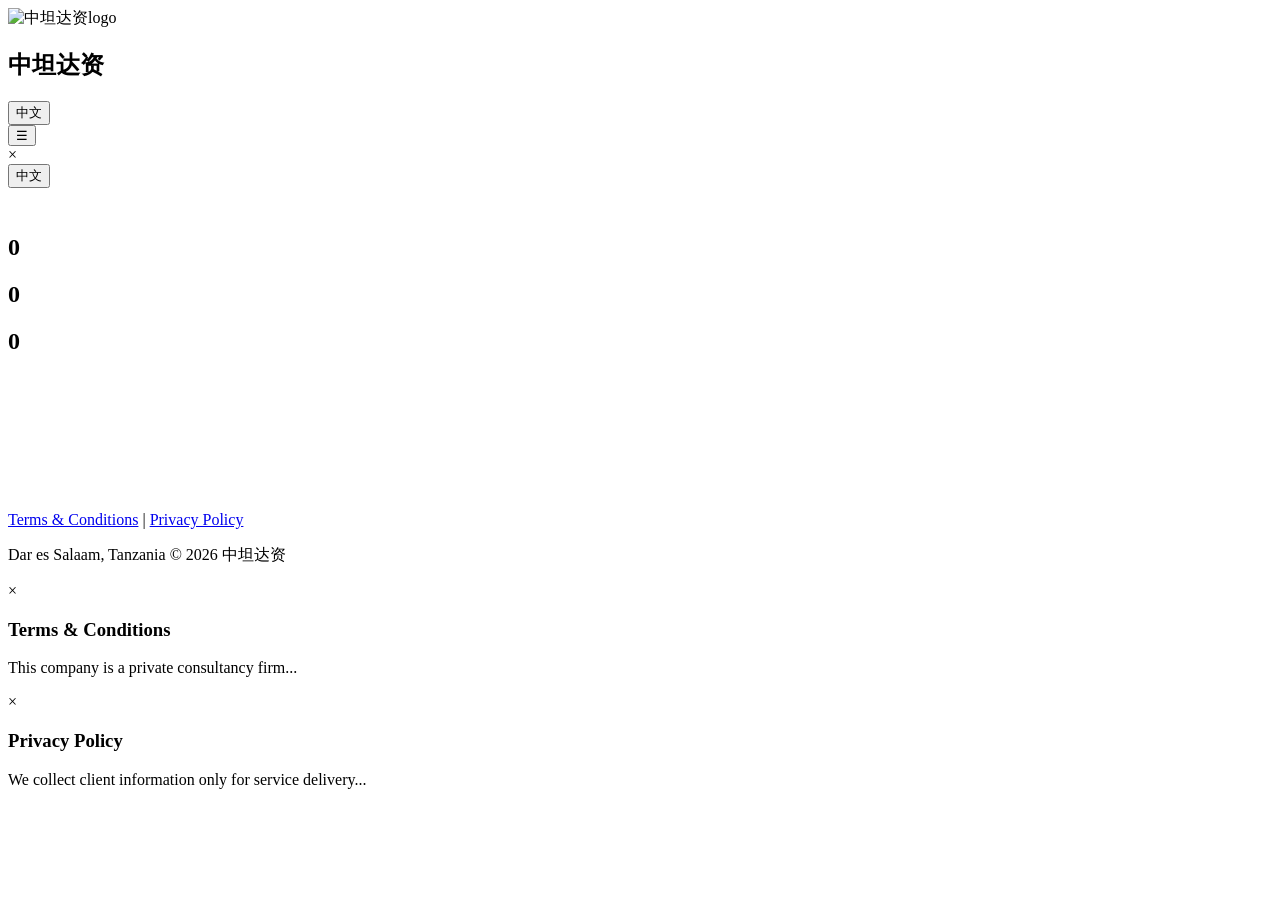
==== index.html @ c7bf6bc4 "Update index.html with new content and styles" ====
<!DOCTYPE html>
<html lang="en">
<head>
  <meta charset="UTF-8">
  <meta name="viewport" content="width=device-width, initial-scale=1.0">
  <title>中坦达资 | HOME</title>
  <link rel="stylesheet" href="style.css">
  <link rel="icon" href="images/favicon.ico" type="image/x-icon">
  
  <style>
    /* Custom styles for the two-button arrangement on index */
    .button-container {
        display: flex;
        justify-content: center;
        gap: 40px;
        padding: 60px 0;
        background: var(--navy);
    }
    .btn-large {
        min-width: 200px;
        font-size: 1.2rem !important;
        font-weight: bold;
        text-transform: uppercase;
    }
  </style>
</head>

<body>

<header class="header">
  <div class="container flex">
    <div class="logo">
        <img src="images/logo.png" alt="中坦达资logo">
        <h2 data-en="Zhongtan Dazi" data-zh="中坦达资">中坦达资</h2>
    </div>

    <nav>
      <a href="index.html" data-en="Home" data-zh="首页"></a>
      <a href="services.html" data-en="Services" data-zh="服务"></a>
      <a href="tanzania.html" data-en="Tanzania" data-zh="坦桑尼亚"></a>
      <a href="contact.html" data-en="Contact Us" data-zh="联系我们"></a>
      <button id="langToggle">中文</button>
    </nav>

     <button id="hamburger">☰</button>
  </div>

  <div id="mobileMenu" class="mobile-menu">
    <div class="mobile-content">
      <span class="close-menu" onclick="closeMenu()">×</span>
      <nav class="mobile-nav">
        <a href="index.html" data-en="Home" data-zh="首页" onclick="closeMenu()"></a>
        <a href="services.html" data-en="Services" data-zh="服务" onclick="closeMenu()"></a>
        <a href="tanzania.html" data-en="Tanzania" data-zh="坦桑尼亚" onclick="closeMenu()"></a>
        <a href="contact.html" data-en="Contact Us" data-zh="联系我们" onclick="closeMenu()"></a>
      </nav>
      <button id="langToggleMobile">中文</button>
    </div>
  </div>  
</header>

<section id="home" class="hero">
  <div class="overlay">
    <h1 style="font-size: 3.5rem; margin-bottom: 20px;" 
        data-en="Professional Consultancy for Chinese Citizens in Tanzania"
        data-zh="为在坦桑尼亚的中国公民提供专业咨询服务"></h1>

    <p style="font-size: 1.5rem;"
       data-en="Legal, tax, and business solutions built for serious investors."
       data-zh="为严肃投资者提供法律、税务和商业解决方案。"></p>
  </div>
</section>

<section id="stats" class="section dark">
  <div class="container grid">
    <div class="stat">
      <h2 class="counter" data-target="169">0</h2>
      <p data-en="Clients Assisted" data-zh="服务客户"></p>
    </div>

    <div class="stat">
      <h2 class="counter" data-target="87">0</h2>
      <p data-en="Companies Registered" data-zh="注册公司"></p>
    </div>

    <div class="stat">
      <h2 class="counter" data-target="2">0</h2>
      <p data-en="Years Experience" data-zh="经验年数"></p>
    </div>
  </div>
</section>

<section class="button-container">
    <a href="services.html" class="btn btn-large" 
       data-en="Our Services" 
       data-zh="我们的服务"></a>
       
    <a href="contact.html" class="btn btn-large" 
       data-en="Send Message" 
       data-zh="发送信息"></a>
</section>

<footer class="footer">
  <p>
    <a href="#" onclick="openTerms()" data-en="Terms & Conditions" data-zh="条款和条件">Terms & Conditions</a> |
    <a href="#" onclick="openPrivacy()" data-en="Privacy Policy" data-zh="隐私政策">Privacy Policy</a>
  </p>
   <p>Dar es Salaam, Tanzania  ©️ 2026 中坦达资</p>
</footer>

<div id="termsPopup" class="popup">
  <div class="popup-content">
    <span class="close" onclick="closeTerms()">×</span>
    <h3>Terms & Conditions</h3>
    <p>This company is a private consultancy firm...</p>
  </div>
</div>

<div id="privacyPopup" class="popup">
  <div class="popup-content">
    <span class="close" onclick="closePrivacy()">×</span>
    <h3>Privacy Policy</h3>
    <p>We collect client information only for service delivery...</p>
  </div>
</div>

<script src="script.js"></script>
</body>
</html>
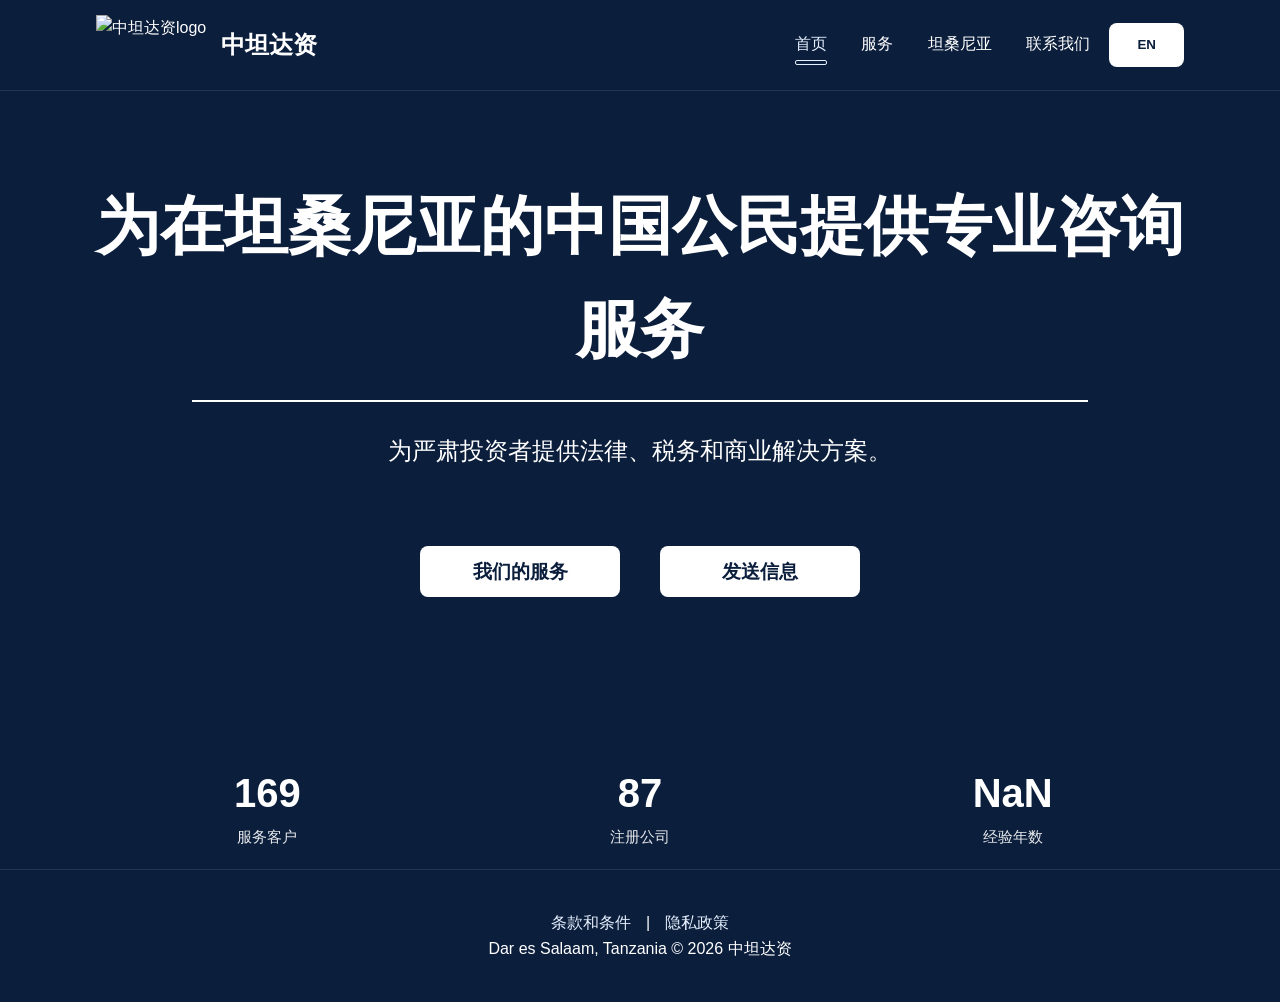
==== commit 0e53670c: "nn" ====
--- a/index.html
+++ b/index.html
@@ -3,7 +3,7 @@
 <head>
   <meta charset="UTF-8">
   <meta name="viewport" content="width=device-width, initial-scale=1.0">
-  <title>中坦达资 | HOME</title>
+  <title>中坦达资 | HOME PAGE</title>
   <link rel="stylesheet" href="style.css">
   <link rel="icon" href="images/favicon.ico" type="image/x-icon">
   
@@ -13,8 +13,8 @@
         display: flex;
         justify-content: center;
         gap: 40px;
-        padding: 60px 0;
-        background: var(--navy);
+        padding-top: 75px;
+        background: transparent;
     }
     .btn-large {
         min-width: 200px;
@@ -31,14 +31,14 @@
   <div class="container flex">
     <div class="logo">
         <img src="images/logo.png" alt="中坦达资logo">
-        <h2 data-en="Zhongtan Dazi" data-zh="中坦达资">中坦达资</h2>
+        <h2>中坦达资</h2>
     </div>
 
     <nav>
-      <a href="index.html" data-en="Home" data-zh="首页"></a>
+      <a href="index.html" class="active" data-en="Home" data-zh="首页"></a>
       <a href="services.html" data-en="Services" data-zh="服务"></a>
       <a href="tanzania.html" data-en="Tanzania" data-zh="坦桑尼亚"></a>
-      <a href="contact.html" data-en="Contact Us" data-zh="联系我们"></a>
+      <a href="contact.html" data-en="Contact us" data-zh="联系我们"></a>
       <button id="langToggle">中文</button>
     </nav>
 
@@ -52,24 +52,34 @@
         <a href="index.html" data-en="Home" data-zh="首页" onclick="closeMenu()"></a>
         <a href="services.html" data-en="Services" data-zh="服务" onclick="closeMenu()"></a>
         <a href="tanzania.html" data-en="Tanzania" data-zh="坦桑尼亚" onclick="closeMenu()"></a>
-        <a href="contact.html" data-en="Contact Us" data-zh="联系我们" onclick="closeMenu()"></a>
+        <a href="contact.html" data-en="Contact us" data-zh="联系我们" onclick="closeMenu()"></a>
       </nav>
       <button id="langToggleMobile">中文</button>
     </div>
   </div>  
 </header>
 
-<section id="home" class="hero">
-  <div class="overlay">
-    <h1 style="font-size: 3.5rem; margin-bottom: 20px;" 
-        data-en="Professional Consultancy for Chinese Citizens in Tanzania"
-        data-zh="为在坦桑尼亚的中国公民提供专业咨询服务"></h1>
-
-    <p style="font-size: 1.5rem;"
-       data-en="Legal, tax, and business solutions built for serious investors."
-       data-zh="为严肃投资者提供法律、税务和商业解决方案。"></p>
-  </div>
+<main class="main-content">
+  <section id="home" class="hero">
+    <div class="overlay">
+      <h1 style="font-size: 4rem; margin: 20px 70px;" 
+          data-en="PROFESSIONAL CONSULTANCY FOR CHINESE CITIZENS IN TANZANIA"
+          data-zh="为在坦桑尼亚的中国公民提供专业咨询服务"></h1>
+  <hr style="width:70%; margin: 0 auto 30px; border: 1px solid var(--white); display: block;">
+      <p style="font-size: 1.5rem;"
+         data-en="Legal, tax, and business solutions built for serious investors."
+         data-zh="为严肃投资者提供法律、税务和商业解决方案。"></p>
+         <section class="button-container">
+    <a href="services.html" class="btn btn-large" 
+       data-en="Our Services" 
+       data-zh="我们的服务"></a>
+       
+    <a href="contact.html" class="btn btn-large" 
+       data-en="Send Message" 
+       data-zh="发送信息"></a>
 </section>
+    </div>
+  </section>
 
 <section id="stats" class="section dark">
   <div class="container grid">
@@ -84,21 +94,12 @@
     </div>
 
     <div class="stat">
-      <h2 class="counter" data-target="2">0</h2>
+      <h2 class="counter" data-target="2+">0</h2>
       <p data-en="Years Experience" data-zh="经验年数"></p>
     </div>
   </div>
 </section>
-
-<section class="button-container">
-    <a href="services.html" class="btn btn-large" 
-       data-en="Our Services" 
-       data-zh="我们的服务"></a>
-       
-    <a href="contact.html" class="btn btn-large" 
-       data-en="Send Message" 
-       data-zh="发送信息"></a>
-</section>
+</main>
 
 <footer class="footer">
   <p>
@@ -119,8 +120,54 @@
 <div id="privacyPopup" class="popup">
   <div class="popup-content">
     <span class="close" onclick="closePrivacy()">×</span>
-    <h3>Privacy Policy</h3>
-    <p>We collect client information only for service delivery...</p>
+    <h3 data-en="Privacy Policy" data-zh="隐私政策">Privacy Policy</h3>
+    <p data-en="At Zhong Tan Da Zi, we respect your privacy and protect your personal information you share with us when providing professional legal, tax and business consultancy services in Tanzania." data-zh="在中坦达资，我们尊重您的隐私并保护您在我们提供坦桑尼亚专业法律、税务和商业咨询服务时分享的个人信息。">At Zhong Tan Da Zi, we respect your privacy and protect your personal information you share with us when providing professional legal, tax and business consultancy services in Tanzania.</p>
+
+    <div class="policy-section">
+      <h4 data-en="What we collect" data-zh="我们收集的信息">What we collect</h4>
+      <ul>
+        <li data-en="Name, contact details and company information" data-zh="姓名、联系方式和公司信息">Name, contact details and company information</li>
+        <li data-en="Identity documents, visa and work permit data" data-zh="身份证件、签证和工作许可资料">Identity documents, visa and work permit data</li>
+        <li data-en="Business plans, tax details and legal filings" data-zh="商业计划、税务信息和法律申报资料">Business plans, tax details and legal filings</li>
+        <li data-en="Communications and documents required for service delivery" data-zh="服务所需的沟通记录和文件">Communications and documents required for service delivery</li>
+      </ul>
+    </div>
+
+    <div class="policy-section">
+      <h4 data-en="Why we collect it" data-zh="我们为什么收集">Why we collect it</h4>
+      <ul>
+        <li data-en="To deliver company registration, tax and legal support" data-zh="为提供公司注册、税务和法律支持">To deliver company registration, tax and legal support</li>
+        <li data-en="To prepare applications, filings and client documents" data-zh="为准备申请、申报和客户文件">To prepare applications, filings and client documents</li>
+        <li data-en="To communicate clearly and manage ongoing services" data-zh="为清晰沟通并管理持续服务">To communicate clearly and manage ongoing services</li>
+        <li data-en="To comply with Tanzanian regulatory and accounting needs" data-zh="为遵守坦桑尼亚监管和会计要求">To comply with Tanzanian regulatory and accounting needs</li>
+      </ul>
+    </div>
+
+    <div class="policy-section">
+      <h4 data-en="How we protect it" data-zh="我们如何保护信息">How we protect it</h4>
+      <ul>
+        <li data-en="We keep client information confidential" data-zh="我们将客户信息保密">We keep client information confidential</li>
+        <li data-en="Only authorized staff access your data" data-zh="只有授权人员可以访问您的数据">Only authorized staff access your data</li>
+        <li data-en="We store information securely and responsibly" data-zh="我们安全且负责地存储信息">We store information securely and responsibly</li>
+      </ul>
+    </div>
+
+    <div class="policy-section">
+      <h4 data-en="Data sharing" data-zh="数据共享">Data sharing</h4>
+      <ul>
+        <li data-en="We do not sell or rent your personal data" data-zh="我们不会出售或出租您的个人数据">We do not sell or rent your personal data</li>
+        <li data-en="We may share information with authorities or partners only when needed to complete service delivery" data-zh="我们仅在完成服务交付所需时与主管部门或合作伙伴共享信息">We may share information with authorities or partners only when needed to complete service delivery</li>
+        <li data-en="We obtain your approval before sharing data outside the company unless legally required" data-zh="除非法律要求，否则我们会在共享公司外信息前征得您的同意">We obtain your approval before sharing data outside the company unless legally required</li>
+      </ul>
+    </div>
+
+    <div class="policy-section">
+      <h4 data-en="Your rights" data-zh="您的权利">Your rights</h4>
+      <ul>
+        <li data-en="You can request access, correction or deletion of your information" data-zh="您可以请求访问、更正或删除您的信息">You can request access, correction or deletion of your information</li>
+        <li data-en="Contact us anytime to update your details or ask privacy questions" data-zh="随时联系我们以更新您的信息或咨询隐私问题">Contact us anytime to update your details or ask privacy questions</li>
+      </ul>
+    </div>
   </div>
 </div>
 
--- a/style.css
+++ b/style.css
@@ -0,0 +1,805 @@
+/* --- 1. VARIABLES & CORE SETTINGS --- */
+:root {
+    --navy: #0b1e3c;
+    --navy-light: #123a6f;
+    --paleblue: #e6f0ff;
+    --white: #ffffff;
+    --shadow: 0 4px 12px rgba(0, 0, 0, 0.2);
+}
+
+* {
+    margin: 0;
+    padding: 0;
+    box-sizing: border-box;
+    font-family: 'Segoe UI', Arial, sans-serif;
+}
+
+html {
+    scroll-behavior: smooth;
+}
+
+body {
+    min-height: 100vh;
+    display: flex;
+    flex-direction: column;
+    background: var(--navy);
+    color: var(--white);
+    line-height: 1.6;
+    overflow-x: hidden;
+}
+
+.main-content {
+    flex: 1;
+    display: flex;
+    flex-direction: column;
+    justify-content: center;
+    gap: 40px;
+}
+
+.container {
+    width: 85%;
+    max-width: 1200px;
+    margin: auto;
+}
+
+/* --- 2. SHARED HEADER & NAVIGATION --- */
+.header {
+    background: var(--navy);
+    padding: 15px 0;
+    position: sticky;
+    top: 0;
+    z-index: 1000;
+    border-bottom: 1px solid rgba(255,255,255,0.1);
+}
+
+.flex {
+    display: flex;
+    justify-content: space-between;
+    align-items: center;
+}
+
+.logo {
+    display: flex;
+    align-items: center;
+    text-decoration: none;
+    color: inherit;
+}
+
+.logo img {
+    height: 60px;
+    margin-right: 15px;
+}
+
+nav a {
+    display: inline-block;
+    margin: 0 15px;
+    color: var(--white);
+    text-decoration: none;
+    font-weight: 500;
+    position: relative;
+    transition: color 0.3s;
+}
+
+nav a:hover,
+nav a.active {
+    color: var(--paleblue);
+}
+
+nav a.active::after {
+    content: "";
+    position: absolute;
+    left: 0;
+    right: 0;
+    bottom: -8px;
+    height: 3px;
+    background: var(--navy);
+   border: 1px solid var(--paleblue);
+    border-radius: 2px;
+}
+
+/* --- 3. HERO & SECTIONS --- */
+.hero {
+    height: 70vh;
+    background: linear-gradient(rgba(11,30,60,0.7), rgba(11,30,60,0.85)), 
+                url('images/1.jpg') no-repeat center center / cover;
+    display: flex;
+    justify-content: center;
+    align-items: center;
+    text-align: center;
+}
+
+.section {
+    padding: 80px 0;
+}
+
+.dark {
+    background: var(--navy-light);
+}
+
+/* --- 4. GRID & CARDS (Universal) --- */
+.grid {
+    display: grid;
+    grid-template-columns: repeat(auto-fit, minmax(280px, 1fr));
+    gap: 30px;
+}
+
+.card {
+    background: var(--navy-light);
+    padding: 30px;
+    border-radius: 12px;
+    transition: all 0.3s ease;
+    border: 1px solid rgba(255,255,255,0.05);
+}
+
+.card:hover {
+    transform: translateY(-10px);
+    border-color: var(--paleblue);
+    box-shadow: var(--shadow);
+}
+
+/* --- 5. STATS & COUNTERS --- */
+.stat {
+    text-align: center;
+    font-size: 0.95rem;
+}
+
+#stats {
+    padding: 0;
+    margin-bottom: 20px;
+    background: linear-gradient(to bottom, var(--navy) 0%, transparent 50%, var(--navy) 100%);
+    border: none;
+}
+
+.counter {
+    font-size: 2.5rem;
+    font-weight: bold;
+    display: block;
+
+}
+
+.stat p {
+    opacity: 0.9;
+}
+
+/* --- 6. BUTTONS & INTERACTIVES --- */
+button, .btn, .btn-download, input[type="submit"] {
+    background: var(--white);
+    color: var(--navy);
+    border: none;
+    padding: 14px 28px;
+    border-radius: 8px;
+    cursor: pointer;
+    font-weight: 600;
+    text-decoration: none;
+    display: inline-flex;
+    align-items: center;
+    justify-content: center;
+    text-align: center;
+    line-height: 1.2;
+    transition: all 0.3s ease;
+}
+
+button:hover, .btn:hover, input[type="submit"]:hover {
+    background: var(--navy);
+    transform: translateY(-2px);
+    box-shadow: 0 5px 15px rgba(0,0,0,0.3);
+}
+
+/* --- 7. TEAM & LEADERSHIP --- */
+.member-card {
+    background: var(--navy);
+    border-radius: 15px;
+    width: 350px;
+    text-align: center;
+    padding: 40px 20px;
+    border-top: 5px solid var(--paleblue);
+}
+
+.member-photo {
+    width: 150px;
+    height: 150px;
+    border-radius: 50%;
+    object-fit: cover;
+    margin-bottom: 20px;
+    border: 3px solid var(--white);
+}
+
+.member-name { color: var(--white); font-size: 1.5rem; margin-bottom: 5px; }
+.member-position { color: var(--paleblue); font-weight: bold; display: block; margin-bottom: 15px; }
+.member-desc { font-size: 0.9rem; opacity: 0.9; }
+
+/* --- 8. TESTIMONIALS --- */
+.testimonial-box {
+    position: relative;
+    max-width: 700px;
+    margin: auto;
+    height: 180px;
+    border: 2px solid var(--paleblue);
+    border-radius: 15px;
+    padding: 30px;
+    overflow: hidden;
+}
+
+.testimonial {
+    position: absolute;
+    width: calc(100% - 60px);
+    opacity: 0;
+    transition: all 0.8s ease;
+    text-align: center;
+}
+
+.testimonial.active {
+    opacity: 1;
+}
+
+/* --- 9. TANZANIA OPPORTUNITY CARDS --- */
+.opportunity-card {
+    background: var(--navy-light);
+    border-radius: 12px;
+    overflow: hidden;
+    transition: transform 0.3s;
+}
+
+.opp-image { width: 100%; height: 200px; object-fit: cover; }
+.opp-content { padding: 20px; }
+.tag {
+    background: var(--paleblue);
+    color: var(--navy);
+    padding: 4px 10px;
+    border: 1px solid var(--paleblue);
+    border-radius: 4px;
+    font-size: 0.75rem;
+    font-weight: bold;
+    margin-bottom: 10px;
+    display: inline-block;
+}
+
+/* --- 10. FORMS & CONTACT --- */
+.form-box {
+    max-width: 600px;
+    margin: 0 auto;
+    background: rgba(255,255,255,0.03);
+    padding: 40px;
+    border-radius: 15px;
+    border: 1px solid rgba(255,255,255,0.1);
+}
+
+.form-box input, .form-box select, .form-box textarea {
+    width: 100%;
+    padding: 12px;
+    margin-bottom: 20px;
+    background: var(--navy);
+    border: 1px solid rgba(255,255,255,0.2);
+    color: white;
+    border-radius: 6px;
+}
+
+/* --- 11. DOWNLOADS --- */
+.downloads-box {
+    background: var(--navy-light);
+    padding: 40px;
+    border-radius: 15px;
+    text-align: center;
+}
+
+.download-grid {
+    display: flex;
+    justify-content: center;
+    gap: 20px;
+    flex-wrap: wrap;
+    margin-top: 20px;
+}
+
+/* --- 12. POPUPS --- */
+.popup {
+    display: none;
+    position: fixed;
+    top: 0; left: 0;
+    width: 100%; height: 100%;
+    background: rgba(11, 30, 60, 0.95);
+    z-index: 2000;
+}
+
+.popup-content {
+    background: var(--navy-light);
+    padding: 40px;
+    width: 90%;
+    max-width: 520px;
+    margin: 8% auto;
+    border-radius: 18px;
+    position: relative;
+    box-shadow: 0 20px 60px rgba(0,0,0,0.35);
+    max-height: 80vh;
+    overflow-y: auto;
+}
+
+.popup-content h3 {
+    margin-bottom: 18px;
+    font-size: 2rem;
+    letter-spacing: 0.03em;
+}
+
+.popup-content p {
+    margin-bottom: 20px;
+    line-height: 1.8;
+    opacity: 0.95;
+}
+
+.popup-content h4 {
+    margin: 22px 0 12px;
+    font-size: 0.95rem;
+    color: var(--paleblue);
+    text-transform: uppercase;
+    letter-spacing: 0.12em;
+}
+
+.popup-content ul {
+    list-style: none;
+    padding-left: 0;
+    margin: 0;
+}
+
+.popup-content li {
+    position: relative;
+    padding-left: 24px;
+    margin-bottom: 12px;
+    line-height: 1.6;
+}
+
+.popup-content li::before {
+    content: "•";
+    position: absolute;
+    left: 0;
+    top: 0;
+    color: var(--white);
+    font-size: 1.2rem;
+    line-height: 1;
+}
+
+.policy-section:last-child {
+    margin-bottom: 0;
+}
+
+.close {
+    position: absolute;
+    top: 15px; right: 20px;
+    font-size: 30px;
+    cursor: pointer;
+}
+
+/* --- 13. FOOTER --- */
+.footer {
+    text-align: center;
+    padding: 40px 0;
+    background: var(--navy);
+    border-top: 1px solid rgba(255,255,255,0.1);
+}
+
+.footer a { color: var(--paleblue); text-decoration: none; margin: 0 10px; }
+
+/* --- 14. MOBILE MENU & RESPONSIVENESS --- */
+#hamburger {
+    display: none;
+    font-size: 28px;
+    background: none;
+    color: white;
+}
+
+.mobile-menu {
+    display: none;
+    position: fixed;
+    top: 0; left: 0;
+    width: 100%; height: 100%;
+    background: var(--navy);
+    z-index: 3000;
+    flex-direction: column;
+    justify-content: center;
+    align-items: center;
+}
+
+.mobile-nav {
+    display: flex;
+    flex-direction: column;
+    gap: 30px;
+    text-align: center;
+}
+
+.mobile-nav a { font-size: 1.5rem; }
+
+@media (max-width: 768px) {
+    nav { display: none; }
+    #hamburger { display: block; }
+    .hero h1 { font-size: 2rem !important; }
+    .counter { font-size: 2.5rem; }
+    .container { width: 90%; }
+}
+
+/* --- LAYOUT FOR FORM & DOWNLOADS ROW --- */
+.two-column-layout {
+    display: grid;
+    grid-template-columns: 7fr 3fr; /* Form takes 7/10, Downloads take 3/10 */
+    align-items: stretch; /* Makes both boxes the same height */
+    margin-bottom: 10px;
+}
+
+.form-box {
+    flex: 7; /* Form is wider */
+    background: rgba(255, 255, 255, 0.05);
+    padding: 30px;
+    border-radius: 12px;
+}
+
+.downloads-box {
+    flex: 3; /* Downloads column is narrower */
+    background: var(--navy-light);
+    padding: 30px;
+    border-radius: 12px;
+    display: flex;
+    flex-direction: column;
+}
+
+.download-stack {
+    display: flex;
+    flex-direction: column;
+    gap: 15px;
+}
+
+/* --- TITLES --- */
+.main-section-title {
+    text-align: center;
+    margin-bottom: 20px;
+    font-size: 2.8rem;
+    color: var(--paleblue);
+}
+
+.box-title {
+    margin-bottom: 20px;
+    font-size: 1.4rem;
+    border-bottom: 1px solid rgba(255,255,255,0.1);
+    padding-bottom: 10px;
+}
+
+/* --- LEADERSHIP LAYOUT --- */
+.team-container {
+    display: flex;
+    justify-content: center;
+    gap: 30px;
+    flex-wrap: wrap;
+}
+
+/* --- RESPONSIVENESS (Stacks columns on mobile) --- */
+@media (max-width: 900px) {
+    .two-column-layout {
+        flex-direction: column;
+    }
+}
+section {
+    padding: 60px 0;
+}
+/* --- 1. CORE VARIABLES (Zhongtandazi Colors) --- */
+:root {
+    --navy: #0b1e3c;
+    --navy-light: #123a6f;
+    --paleblue: #e6f0ff;
+    --white: #ffffff;
+    --transition: all 0.4s cubic-bezier(0.4, 0, 0.2, 1);
+}
+
+.invest-page-container {
+    font-family: 'Segoe UI', Arial, sans-serif;
+    color: var(--white);
+    line-height: 1.6;
+    background-color: var(--navy); /* Changed from white to web navy */
+}
+
+/* --- 2. HERO SECTION --- */
+.hero-section {
+    padding: 100px 5%;
+    display: flex;
+    align-items: center;
+    justify-content: space-between;
+    background: linear-gradient(to bottom right, var(--navy), var(--navy-light));
+    min-height: 60vh;
+}
+
+.hero-content { width: 50%; }
+.hero-content h1 { 
+    font-size: 3rem; 
+    color: var(--paleblue); 
+    line-height: 1.1; 
+    margin-bottom: 20px; 
+}
+.hero-image-space { 
+    width: 40%; 
+    height: 400px; 
+    background: rgba(255,255,255,0.05); 
+    border-radius: 20px; 
+    border: 1px solid rgba(255,255,255,0.1);
+}
+
+/* --- 3. GRID & PILLARS --- */
+.section-padding { padding: 80px 10%; }
+.grey-bg { background-color: var(--navy-light); } /* The "offset" section color */
+
+.section-title { 
+    text-align: center; 
+    font-size: 2.2rem; 
+    margin-bottom: 50px; 
+    color: var(--paleblue);
+}
+
+.pillars-grid {
+    display: grid;
+    grid-template-columns: repeat(auto-fit, minmax(300px, 1fr));
+    gap: 30px;
+}
+
+.pillar-card {
+    padding: 30px;
+    border-radius: 18px;
+    background: var(--navy-light); /* Matching card color */
+    box-shadow: 0 4px 20px rgba(0, 0, 0, 0.2);
+    transition: var(--transition);
+    border: 1px solid rgba(255,255,255,0.05);
+}
+
+.pillar-card:hover { 
+    transform: translateY(-10px); 
+    border-color: var(--paleblue);
+}
+
+.image-placeholder { 
+    width: 100%; 
+    height: 200px; 
+    background: rgba(255,255,255,0.05); 
+    border-radius: 12px; 
+    margin-bottom: 20px; 
+}
+
+/* --- 4. ACCORDION (POLICIES) --- */
+.accordion-item { border-bottom: 1px solid rgba(255,255,255,0.1); }
+
+.accordion-header { 
+    padding: 25px 0; 
+    cursor: pointer; 
+    font-weight: 600; 
+    font-size: 1.2rem; 
+    display: flex; 
+    justify-content: space-between; 
+    color: var(--paleblue);
+}
+
+.accordion-content { 
+    max-height: 0; 
+    overflow: hidden; 
+    transition: var(--transition); 
+    color: rgba(255,255,255,0.8); 
+}
+
+.accordion-item.active .accordion-content { 
+    max-height: 200px; 
+    padding-bottom: 25px; 
+}
+
+/* --- 5. TABLE STYLING --- */
+.comparison-table table { width: 100%; border-collapse: collapse; margin-top: 20px; }
+
+.comparison-table th { 
+    text-align: left; 
+    padding: 20px; 
+    background: var(--navy-light); 
+    color: var(--paleblue); 
+}
+
+.comparison-table td { 
+    padding: 20px; 
+    border-bottom: 1px solid rgba(255,255,255,0.1); 
+}
+
+/* --- 6. CALL TO ACTION --- */
+.cta-section { padding: 100px 5%; text-align: center; }
+
+.cta-box { 
+    background: var(--navy-light); 
+    padding: 60px; 
+    border-radius: 30px; 
+    color: var(--white);
+    border: 1px solid rgba(255,255,255,0.1);
+}
+
+.cta-button { 
+    background: var(--white); 
+    color: var(--navy); 
+    border: none; 
+    padding: 15px 40px; 
+    font-size: 1.1rem; 
+    border-radius: 8px; /* Standardized to your previous button radius */
+    cursor: pointer; 
+    font-weight: 600;
+    margin-top: 20px;
+    transition: var(--transition);
+}
+
+.cta-button:hover {
+    border: 1px solid var(--paleblue);
+    transform: translateY(-2px);
+    box-shadow: 0 5px 15px rgba(0,0,0,0.3);
+}
+
+/* --- 7. ANIMATIONS & LOGIC --- */
+.reveal { opacity: 0; transform: translateY(30px); transition: 1s all ease; }
+.reveal.visible { opacity: 1; transform: translateY(0); }
+
+/* Language Toggle Logic */
+[lang="zh"] .lang-en { display: none; }
+[lang="en"] .lang-zh { display: none; }
+/* Hero Slideshow Settings */
+.hero-section {
+    position: relative;
+    height: 75vh; /* Fixed height for the hero area */
+    overflow: hidden;
+}
+
+.hero-slideshow {
+    position: absolute;
+    top: 0; left: 0;
+    width: 100%; height: 100%;
+    z-index: 1;
+}
+
+.hero-slide {
+    position: absolute;
+    top: 0; left: 0;
+    width: 100%; 
+    height: 100%;
+    object-fit: cover; /* This makes any image fit the area automatically */
+    opacity: 0;
+    transition: opacity 1.5s ease-in-out;
+}
+
+.hero-slide.active {
+    opacity: 1;
+}
+
+/* Ensure content stays on top of images */
+.hero-content {
+    position: relative;
+    z-index: 2;
+    background: rgba(11, 30, 60, 0.5); /* Subtle dark overlay for readability */
+    padding: 40px;
+    border-radius: 15px;
+}
+
+/* Read More Button Style */
+.read-more-btn {
+    color: var(--navy);
+    text-decoration: none;
+    font-weight: bold;
+    cursor: pointer;
+    display: inline-block;
+    margin-top: 10px;
+    border-radius: 5px;
+    padding: 10px 15px;
+    font-size: 0.9rem;
+}
+.read-more-btn:hover {
+    background: var(--navy-light);
+    color: var(--white);
+    border-radius: 6px;
+    border: 1px solid var(--paleblue);
+    transition: var(--transition);
+}
+/* The Dark Background Blur */
+.popup-overlay {
+    display: none;
+    position: fixed;
+    top: 0; left: 0;
+    width: 100%; height: 100%;
+    /* Use your brand Navy with a heavy blur */
+    background: rgba(11, 30, 60, 0.9); 
+    backdrop-filter: blur(12px);
+    z-index: 1000;
+}
+
+/* The Document Box */
+.popup-content {
+    background: #0b1e3c; /* Solid Brand Navy */
+    color: #ffffff;      /* Pure White for readability */
+    width: 80%;
+    max-width: 1100px;
+    height: 85vh;
+    margin: 5vh auto;
+    padding: 50px;
+    border-radius: 20px;
+    /* Add a subtle Pale Blue border to make it glow slightly */
+    border: 1px solid rgba(126, 188, 230, 0.3); 
+    overflow-y: auto;
+    position: relative;
+    box-shadow: 0 25px 50px rgba(0,0,0,0.5);
+}
+.modal {
+    display: none; 
+    position: fixed; 
+    z-index: 9999; 
+    left: 0;
+    top: 0;
+    width: 100%; 
+    height: 100%; 
+    background-color: rgba(0, 0, 15, 0.9); /* Deep navy overlay */
+    backdrop-filter: blur(8px);
+    overflow-y: auto;
+}
+
+.modal-content {
+    background: var(--navy);
+    margin: 5% auto;
+    padding: 40px;
+    width: 90%;
+    max-width: 800px;
+    border-radius: 15px;
+    position: relative;
+    color: var(--white);
+    box-shadow: 0 10px 30px rgba(0,0,0,0.5);
+}
+
+body.modal-open {
+    overflow: hidden; /* Prevent background scrolling when modal is open */
+}
+
+.close-btn {
+    position: absolute;
+    right: 20px;
+    top: 10px;
+    font-size: 30px;
+    cursor: pointer;
+    color: var(--paleblue);
+}
+
+.popup-gallery {
+    display: grid;
+    grid-template-columns: 1fr 1fr;
+    gap: 15px;
+    margin-top: 20px;
+}
+
+.popup-gallery img {
+    width: 100%;
+    border-radius: 8px;
+    object-fit: cover;
+    height: 200px;
+}
+/* 1. The Container: Sets a standard 'window' for the photo */
+.pillar-image-wrapper {
+    width: 100%;
+    height: 200px;       /* Keeps all pillars the same height */
+    overflow: hidden;    /* Cuts off any image parts that try to go outside */
+    border-radius: 12px;
+    margin-bottom: 20px;
+}
+
+/* This ensures the image wrapper is fluid */
+.pillar-image-wrapper {
+    width: 100%;         /* Always take 100% of the card width */
+    height: 250px;       /* Set a standard height for Desktop */
+    overflow: hidden;
+    border-radius: 12px;
+}
+
+/* This makes the image itself adaptive */
+.pillar-image-wrapper img {
+    width: 100%;         /* Fill the wrapper width */
+    height: 100%;        /* Fill the wrapper height */
+    object-fit: cover;   /* Scale and crop automatically based on screen aspect ratio */
+    display: block;
+}
+
+/* 2. The Media Query: Adjust height for smaller mobile screens */
+@media (max-width: 768px) {
+    .pillar-image-wrapper {
+        height: 200px;   /* Shrink the height slightly on phones to save screen space */
+    }
+    
+    .pillars-grid {
+        grid-template-columns: 1fr; /* Force cards to stack vertically on mobile */
+    }
+}
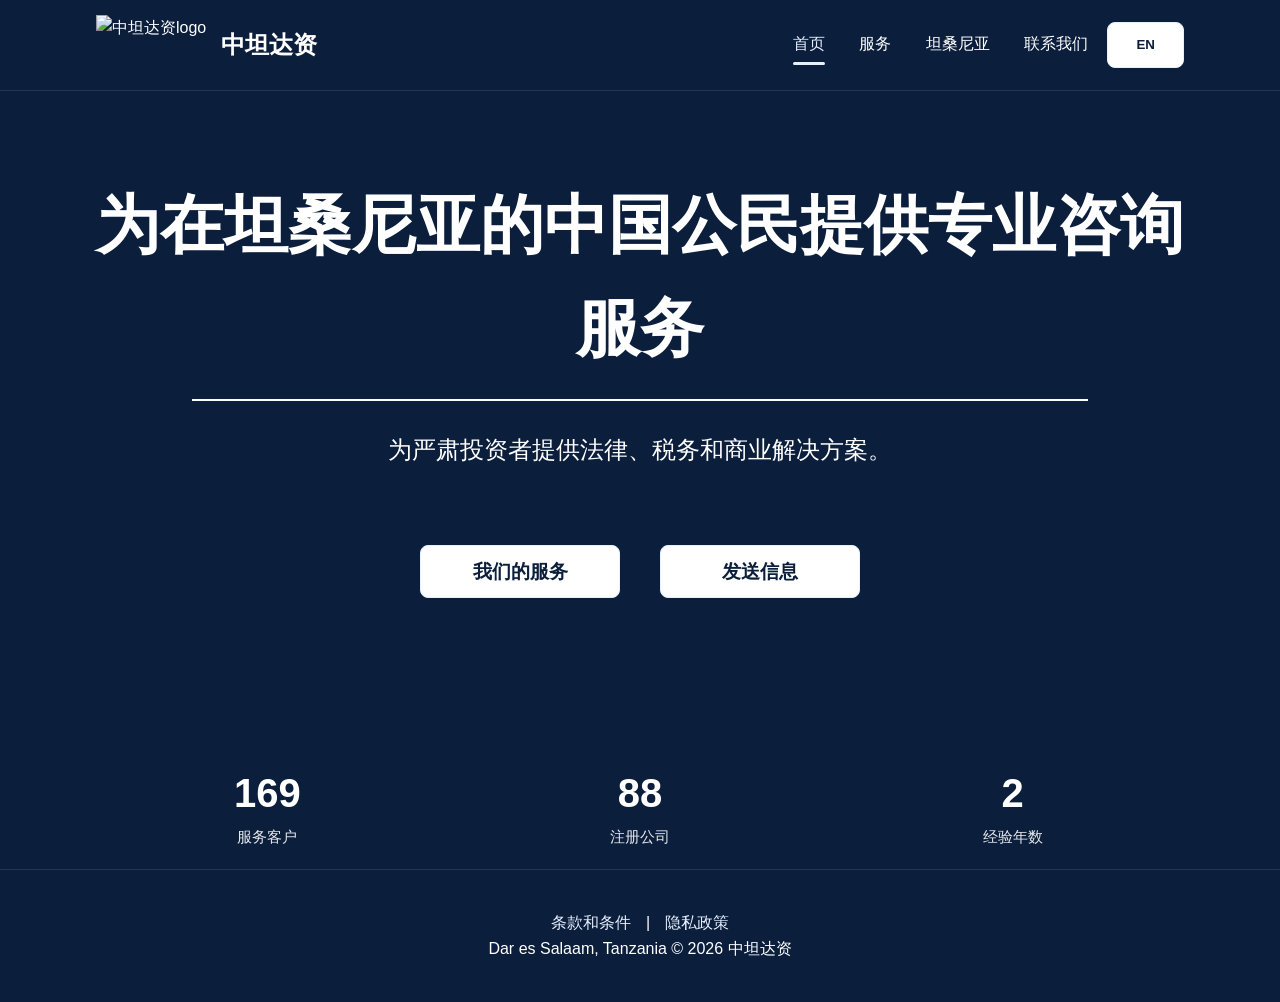
==== commit 2557f4ac: "updates" ====
--- a/index.html
+++ b/index.html
@@ -94,7 +94,7 @@
     </div>
 
     <div class="stat">
-      <h2 class="counter" data-target="2+">0</h2>
+      <h2 class="counter" data-target="2">0</h2>
       <p data-en="Years Experience" data-zh="经验年数"></p>
     </div>
   </div>
@@ -112,8 +112,56 @@
 <div id="termsPopup" class="popup">
   <div class="popup-content">
     <span class="close" onclick="closeTerms()">×</span>
-    <h3>Terms & Conditions</h3>
-    <p>This company is a private consultancy firm...</p>
+    <h3 data-en="Terms & Conditions" data-zh="条款和条件">Terms & Conditions</h3>
+    <p data-en="These are the terms and conditions for using our services." data-zh="这些是我们服务的条款和条件。">This company is a private consultancy firm...</p>
+    <div class="policy-section">
+      <h4 data-en="Professional Scope" data-zh="专业范围">Professional Scope</h4>
+      <p data-en="中坦达资 provides professional consultancy services including, but not limited to the listed below. In the United Republic of Tanzania, We act as an intermediary and consultant; we are not a government entity." data-zh="中坦达资提供专业咨询服 务，包括但不限于以下列出的服务。在坦桑尼亚联合共和国，我们充当中介和顾问；我们不是政府实体。"></p>
+      <ul>
+        <li data-en="Company Registration" data-zh="公司注册">Company Registration</li>
+        <li data-en="Tax Compliance" data-zh="税务合规">Tax Compliance</li>
+        <li data-en="Legal Advisory" data-zh="法律咨询">Legal Advisory</li>
+        <li data-en="Investment Facilitation" data-zh="投资促进">Investment Facilitation</li>
+      </ul>
+    </div>
+
+    <div class="policy-section">
+      <h4 data-en="Accuracy of Information" data-zh="信息准确性">Accuracy of Information</h4>
+      <ul>
+        <li data-en="Clients must provide accurate and complete information for all services." data-zh="客户必须为所有服务提供准确完整的信息。">Clients must provide accurate and complete information for all services.</li>
+        <li data-en="中坦达资 is not responsible for delays or rejections caused by inaccurate information provided by the client." data-zh="中坦达资不对客户提供的错误信息导致的延误或拒绝负责。">Zhongtandazi is not responsible for delays or rejections caused by inaccurate information provided by the client.</li>
+         <li data-en="Clients must comply with all Tanzanian government requirements and regulations." data-zh="客户必须遵守坦桑尼亚政府的所有要求和规定。">Clients must comply with all Tanzanian government requirements and regulations.</li>
+      </ul>
+    </div>
+
+    <div class="policy-section">
+      <h4 data-en="Confidentiality" data-zh="保密性">Confidentiality</h4>
+      <ul>
+        <li data-en="We maintain strict confidentiality of all client information." data-zh="我们对所有客户信息保密。">We maintain strict confidentiality of all client information.</li>
+        <li data-en="Only authorized personnel have access to client data for service delivery purposes." data-zh="只有授权人员可以访问客户数据以提供服务。">Only authorized personnel have access to client data for service delivery purposes.</li>
+         <li data-en="Client information is stored securely and handled responsibly." data-zh="客户信息被安全存储并负责任地处理。">Client information is stored securely and handled responsibly.</li>
+      </ul>
+    </div>
+
+     <div class="policy-section">
+      <h4 data-en="Payment and Refunds" data-zh="支付和退款">Payment and Refunds</h4>
+      <ul>
+        <li data-en="Service fees are non-refundable once the application process with government bodies has commenced." data-zh="一旦与政府机构的申请流程开始，服务费用将不予退还。">Service fees are non-refundable once the application process with government bodies has commenced.</li>
+        <li data-en="Any external government fees or levies are the responsibility of the client unless explicitly included in a service package." data-zh="任何外部政府费用或征费由客户负责，除非明确包含在服务套餐中。">Any external government fees or levies are the responsibility of the client unless explicitly included in a service package.</li>
+      </ul>
+    </div>
+     <div class="policy-section">
+      <h4 data-en="Limitation of Liability" data-zh="责任限制">Limitation of Liability</h4>
+      <ul>
+        <li data-en="中坦达资 is not liable for any indirect, incidental, or consequential damages arising from the use of our services." data-zh="中坦达资不对因使用我们的服务而产生的任何间接、偶然或后果性损害负责。">Zhongtandazi is not liable for any indirect, incidental, or consequential damages arising from the use of our services.</li>
+        <li data-en="We do not guarantee specific outcomes as all applications are subject to government approval." data-zh="我们不保证特定结果，因为所有申请都需经政府批准。">We do not guarantee specific outcomes as all applications are subject to government approval.</li>
+      </ul>
+      <p data-en="While we strive for 100% success in all applications, final approval rests with the Tanzanian government. Zhongtandazi is not liable for business losses resulting from government decisions or policy shifts." data-zh="尽管我们努力在所有申请中实现100%的成功率，但最终批准权在于坦桑尼亚政府。中坦达资不对因政府决定或政策变化导致的业务损失负责。">While we strive for 100% success in all applications, final approval rests with the Tanzanian government. Zhongtandazi is not liable for business losses resulting from government decisions or policy shifts.</p>
+    </div>
+    <div>
+      <h4 data-en="Governing Law" data-zh="适用法律">Governing Law</h4>
+      <p data-en="These terms and conditions are governed by the laws of the United Republic of Tanzania." data-zh="这些条款和条件受坦桑尼亚联合共和国的法律管辖。">These terms and conditions are governed by the laws of the United Republic of Tanzania.</p>
+    </div>
   </div>
 </div>
 
@@ -121,7 +169,7 @@
   <div class="popup-content">
     <span class="close" onclick="closePrivacy()">×</span>
     <h3 data-en="Privacy Policy" data-zh="隐私政策">Privacy Policy</h3>
-    <p data-en="At Zhong Tan Da Zi, we respect your privacy and protect your personal information you share with us when providing professional legal, tax and business consultancy services in Tanzania." data-zh="在中坦达资，我们尊重您的隐私并保护您在我们提供坦桑尼亚专业法律、税务和商业咨询服务时分享的个人信息。">At Zhong Tan Da Zi, we respect your privacy and protect your personal information you share with us when providing professional legal, tax and business consultancy services in Tanzania.</p>
+    <p data-en="At 中坦达资, we respect your privacy and protect your personal information you share with us when providing professional legal, tax and business consultancy services in Tanzania." data-zh="在中坦达资，我们尊重您的隐私并保护您在我们提供坦桑尼亚专业法律、税务和商业咨询服务时分享的个人信息。">At Zhong Tan Da Zi, we respect your privacy and protect your personal information you share with us when providing professional legal, tax and business consultancy services in Tanzania.</p>
 
     <div class="policy-section">
       <h4 data-en="What we collect" data-zh="我们收集的信息">What we collect</h4>
--- a/style.css
+++ b/style.css
@@ -92,8 +92,7 @@
     right: 0;
     bottom: -8px;
     height: 3px;
-    background: var(--navy);
-   border: 1px solid var(--paleblue);
+    background: var(--paleblue);
     border-radius: 2px;
 }
 
@@ -165,7 +164,7 @@
 button, .btn, .btn-download, input[type="submit"] {
     background: var(--white);
     color: var(--navy);
-    border: none;
+    border: 1px solid var(--paleblue);
     padding: 14px 28px;
     border-radius: 8px;
     cursor: pointer;
@@ -179,8 +178,15 @@
     transition: all 0.3s ease;
 }
 
+input[type="submit"] {
+    font-size: 1rem;
+    text-transform: uppercase;
+}
+
 button:hover, .btn:hover, input[type="submit"]:hover {
-    background: var(--navy);
+    border: 1px solid var(--paleblue);
+    background: transparent;
+    color: var(--paleblue);
     transform: translateY(-2px);
     box-shadow: 0 5px 15px rgba(0,0,0,0.3);
 }
@@ -193,6 +199,7 @@
     text-align: center;
     padding: 40px 20px;
     border-top: 5px solid var(--paleblue);
+    box-shadow: 0 10px 30px rgba(0,0,0,0.5);
 }
 
 .member-photo {
@@ -636,7 +643,7 @@
 /* Hero Slideshow Settings */
 .hero-section {
     position: relative;
-    height: 75vh; /* Fixed height for the hero area */
+    height: 70vh; /* Fixed height for the hero area */
     overflow: hidden;
 }
 
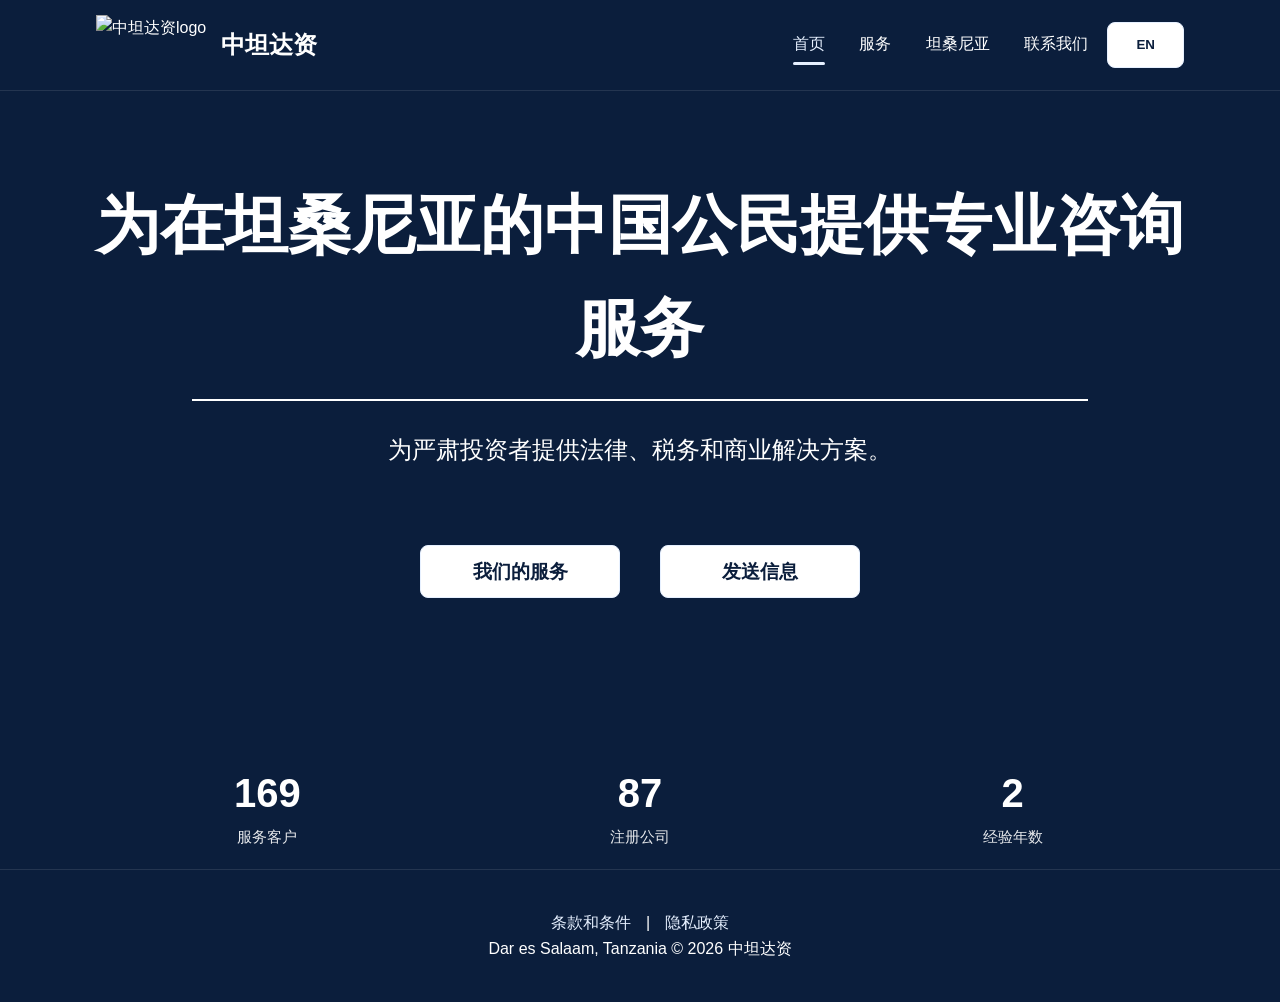
==== commit d3166d8b: "good" ====
--- a/index.html
+++ b/index.html
@@ -3,6 +3,7 @@
 <head>
   <meta charset="UTF-8">
   <meta name="viewport" content="width=device-width, initial-scale=1.0">
+  <meta name="description" content="中坦达资! 您的坦桑尼亚咨询公司，也是国际投资者（尤其是中国投资者）进入东非（坦桑尼亚）的战略门户。我们专注于提供全面的商业解决方案，包括公司注册、税务合规、法律帮忙和投资促进。通过将全球资本与当地监管框架对接，我们确保您顺利、安全、合规地进入坦桑尼亚市场。“专注于增长，文书工作交给我们”">
   <title>中坦达资 | HOME PAGE</title>
   <link rel="stylesheet" href="style.css">
   <link rel="icon" href="images/favicon.ico" type="image/x-icon">
--- a/style.css
+++ b/style.css
@@ -810,3 +810,40 @@
         grid-template-columns: 1fr; /* Force cards to stack vertically on mobile */
     }
 }
+/* Styling the grid inside the existing popup style */
+.contact-quick-grid {
+    display: grid;
+    grid-template-columns: repeat(2, 1fr); /* 2 columns for Desktop */
+    gap: 15px;
+    margin: 20px;
+}
+
+.contact-item {
+    background: var(--navy); /* Very light Navy tint to match your brand */
+    padding: 15px;
+    border-radius: 12px;
+    text-align: center;
+    text-decoration: none;
+    color: #003366; /* Your Navy brand color */
+    transition: all 0.3s ease;
+    border: 1px solid var(--paleblue); /* Subtle Pale Blue border for a soft glow effect */
+}
+
+.contact-item:hover {
+    background: var(--paleblue);
+    border-color: var(--navy-light); /* Your Pale Blue color */
+    transform: translateY(-3px);
+    box-shadow: 0 5px 15px rgba(0,0,0,0.08);
+}
+
+.contact-icon {
+    font-size: 24px;
+    margin-bottom: 8px;
+}
+
+/* Mobile: Stack the grid items */
+@media (max-width: 600px) {
+    .contact-quick-grid {
+        grid-template-columns: 1fr;
+    }
+}
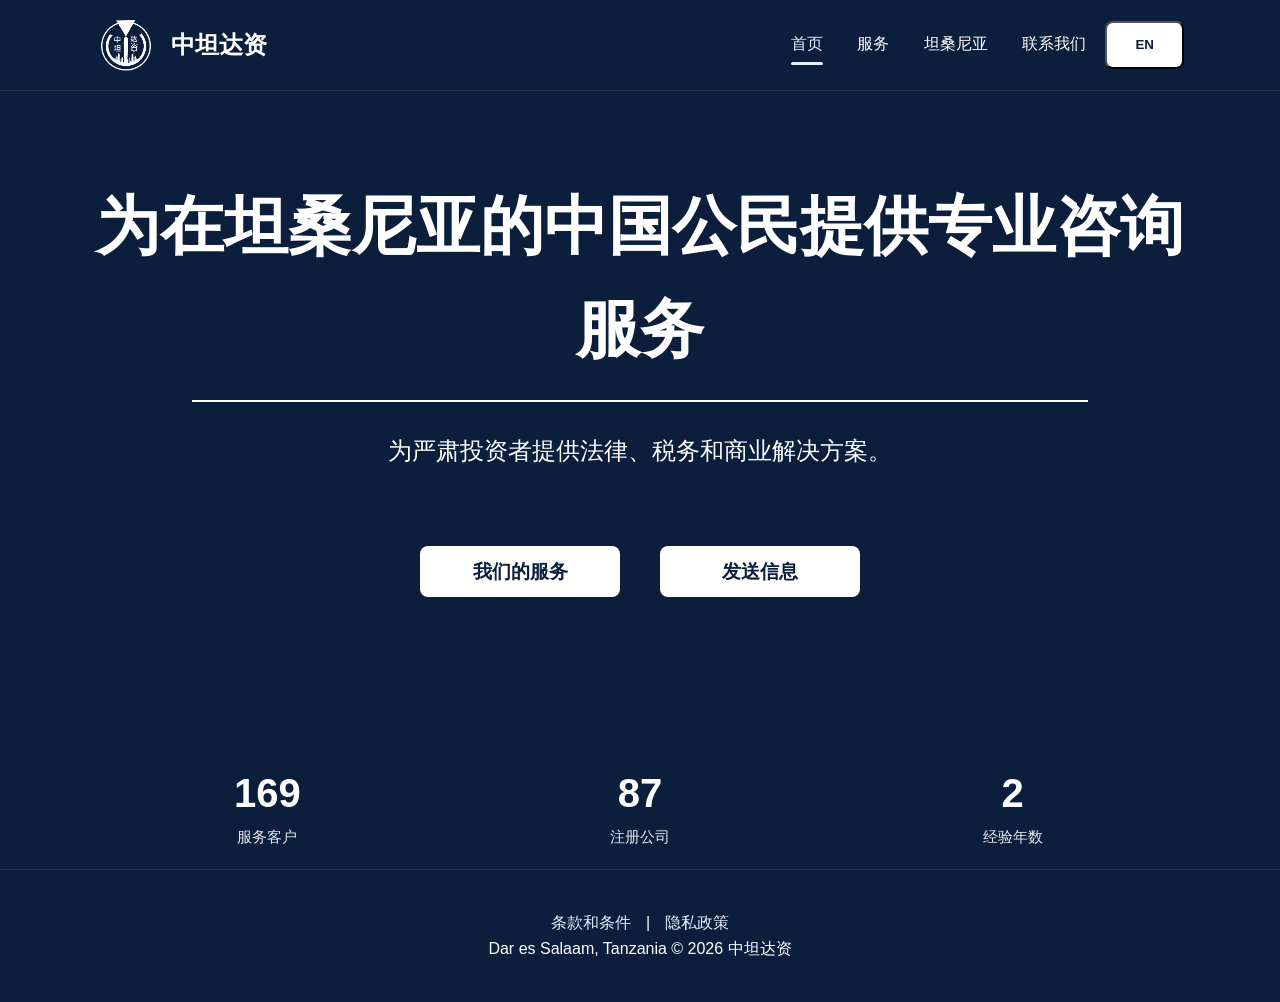
==== commit 855f60b3: "updates" ====
--- a/index.html
+++ b/index.html
@@ -31,7 +31,7 @@
 <header class="header">
   <div class="container flex">
     <div class="logo">
-        <img src="images/logo.png" alt="中坦达资logo">
+        <img src="images/logo.webp" alt="中坦达资logo">
         <h2>中坦达资</h2>
     </div>
 
--- a/style.css
+++ b/style.css
@@ -1,4 +1,3 @@
-/* --- 1. VARIABLES & CORE SETTINGS --- */
 :root {
     --navy: #0b1e3c;
     --navy-light: #123a6f;
@@ -164,7 +163,6 @@
 button, .btn, .btn-download, input[type="submit"] {
     background: var(--white);
     color: var(--navy);
-    border: 1px solid var(--paleblue);
     padding: 14px 28px;
     border-radius: 8px;
     cursor: pointer;
@@ -847,3 +845,148 @@
         grid-template-columns: 1fr;
     }
 }
+/* ==========================================================================
+   MASTER MOBILE CONTROLLER (index.html)
+   ========================================================================== */
+@media (max-width: 768px) {
+
+    /* 1. GLOBAL TYPOGRAPHY & ELEMENT CONTROL */
+    h1 {
+        font-size: 2.5rem !important; /* Large, premium title */
+        line-height: 1.2 !important;
+        margin-bottom: 25px !important;
+    }
+
+    h2 {
+        font-size: 2.0rem !important;
+        line-height: 1.3 !important;
+    }
+
+    h3 {
+        font-size: 1.8rem !important;
+    }
+
+    h4, h5, h6 {
+        font-size: 1.5rem !important;
+    }
+
+    p, li, span, label {
+        font-size: 1.3rem !important; /* Increased for mobile readability */
+        line-height: 1.6 !important;
+    }
+
+    /* Buttons & Tapping Targets */
+    button, .btn, .btn-large, input[type="submit"] {
+        font-size: 1.3rem !important;
+        font-weight: 600 !important;
+        padding: 16px 28px !important;
+        border-radius: 8px !important;
+    }
+
+    /* 2. HEADER AREA (Size & Visibility) */
+    .header {
+        width: 100% !important;
+        margin-bottom: 20px !important;
+        padding: 20px 15px !important;
+        position: fixed !important;
+        box-shadow: 0 4px 12px rgba(0, 0, 0, 0.3) !important;
+    }
+
+    .logo img {
+        height: 100px !important; /* Increased for visibility */
+        width: auto;
+    }
+
+    .logo h2 {
+        font-size: 2.5rem !important; /* Clear company name */
+    }
+
+    #hamburger {
+        font-size: 2.5rem !important; /* Large, clear 3 bars */
+        border: none !important;
+        background: none !important;
+        color: var(--white) !important;
+    }
+
+    #hamburger:hover {
+        color: var(--paleblue) !important;
+        box-shadow: none !important;
+    }
+    /* 3. NAVIGATION MENU (Centered List) */
+    nav {
+        display: none; /* Controlled by your JS */
+        flex-direction: column !important;
+        align-items: center !important; /* Centers links vertically and horizontally */
+        text-align: center !important;
+        padding: 30px 0 !important;
+        background: var(--navy-light) !important;
+    }
+
+    nav a {
+        display: block !important;
+        width: 80% !important;
+        height: auto !important;
+        padding: 15px 0 !important;
+        font-size: 1.4rem !important;
+        margin: 0 !important;
+    }
+
+    /* 4. HOME PAGE HERO (Button Stacking) */
+    .hero {
+        padding: 80px 0 !important;
+        height: auto !important;
+        min-height: 100vh;
+    }
+
+    .button-container {
+        flex-direction: column !important; /* Column of two rows */
+        align-items: center !important;
+        gap: 15px !important;
+        padding-top: 40px !important;
+        width: 100% !important;
+    }
+
+    .btn-large {
+        width: 60% !important; /* Stretches to fit phone screen */
+        text-align: center !important;
+    }
+
+    /* 5. STATS SECTION (Single Column) */
+    #stats .grid {
+        grid-template-columns: 1fr !important; /* Vertical stack */
+        gap: 40px !important;
+        text-align: center !important;
+    }
+
+    .stat h2 {
+        font-size: 3.2rem !important;
+        color: var(--paleblue);
+    }
+
+    /* 6. FOOTER (Beautiful Sizing & Alignment) */
+    .footer {
+        padding: 40px 20px !important;
+        text-align: center !important;
+    }
+
+    .footer p {
+        font-size: 1.3rem !important; /* Readable footer text */
+        margin-bottom: 15px !important;
+    }
+
+    .footer a {
+        font-size: 1.3rem !important;
+        margin: 0 10px !important;
+        text-decoration: underline;
+    }
+
+    /* 7. SCREEN PROTECTION */
+    html, body {
+        overflow-x: hidden !important; /* Prevents side-scrolling mess */
+        width: 100% !important;
+    }
+
+    .container {
+        padding: 0 15px !important;
+    }
+}
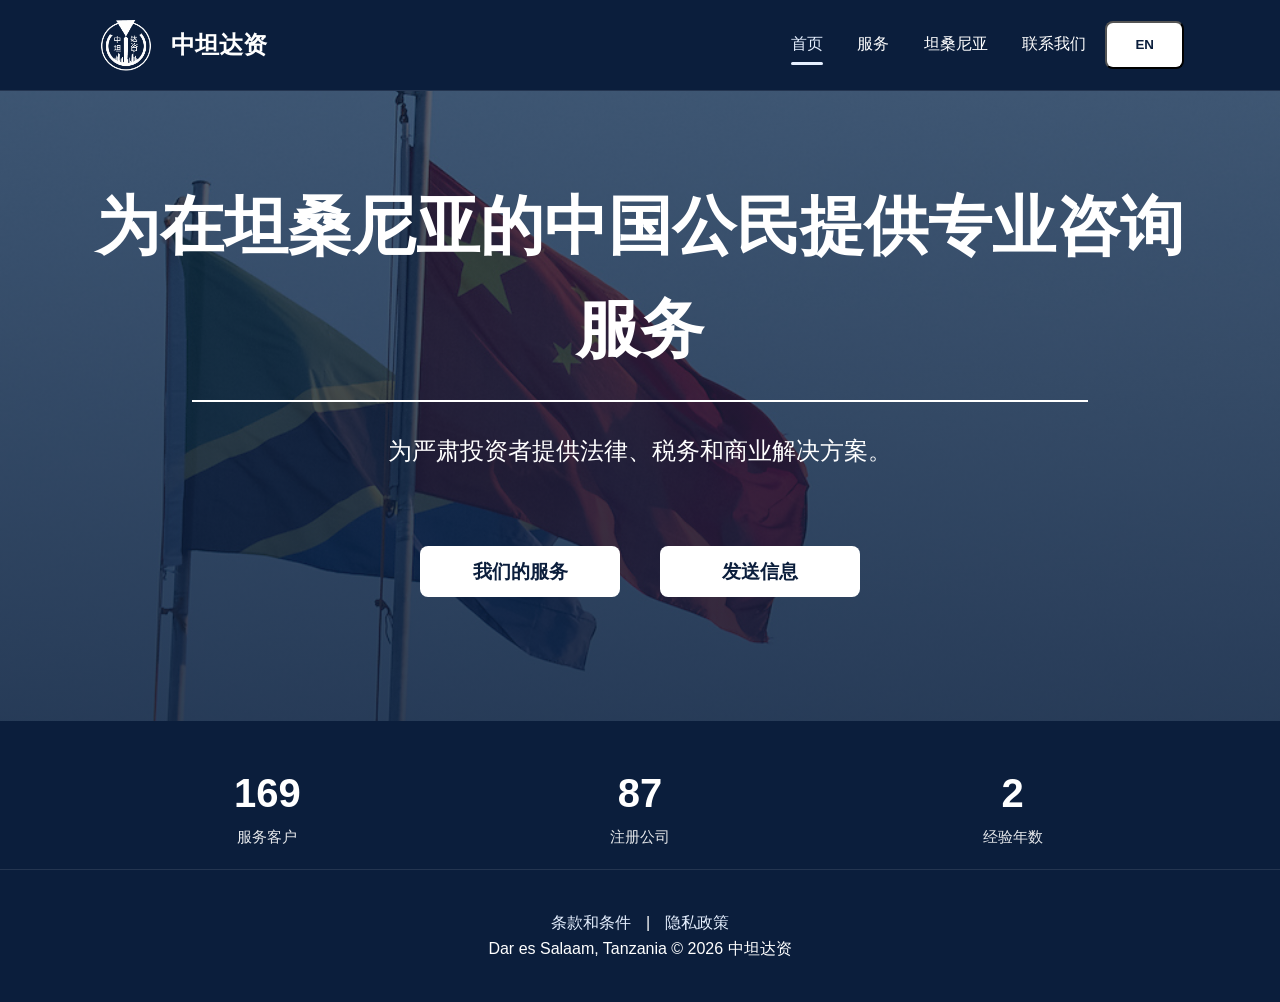
==== commit 2eb32d6f: "..." ====
--- a/index.html
+++ b/index.html
@@ -6,6 +6,7 @@
   <meta name="description" content="中坦达资! 您的坦桑尼亚咨询公司，也是国际投资者（尤其是中国投资者）进入东非（坦桑尼亚）的战略门户。我们专注于提供全面的商业解决方案，包括公司注册、税务合规、法律帮忙和投资促进。通过将全球资本与当地监管框架对接，我们确保您顺利、安全、合规地进入坦桑尼亚市场。“专注于增长，文书工作交给我们”">
   <title>中坦达资 | HOME PAGE</title>
   <link rel="stylesheet" href="style.css">
+  <link rel="stylesheet" href="https://cdnjs.cloudflare.com/ajax/libs/font-awesome/6.0.0/css/all.min.css">
   <link rel="icon" href="images/favicon.ico" type="image/x-icon">
   
   <style>
--- a/style.css
+++ b/style.css
@@ -99,7 +99,7 @@
 .hero {
     height: 70vh;
     background: linear-gradient(rgba(11,30,60,0.7), rgba(11,30,60,0.85)), 
-                url('images/1.jpg') no-repeat center center / cover;
+                url('images/1.webp') no-repeat center center / cover;
     display: flex;
     justify-content: center;
     align-items: center;
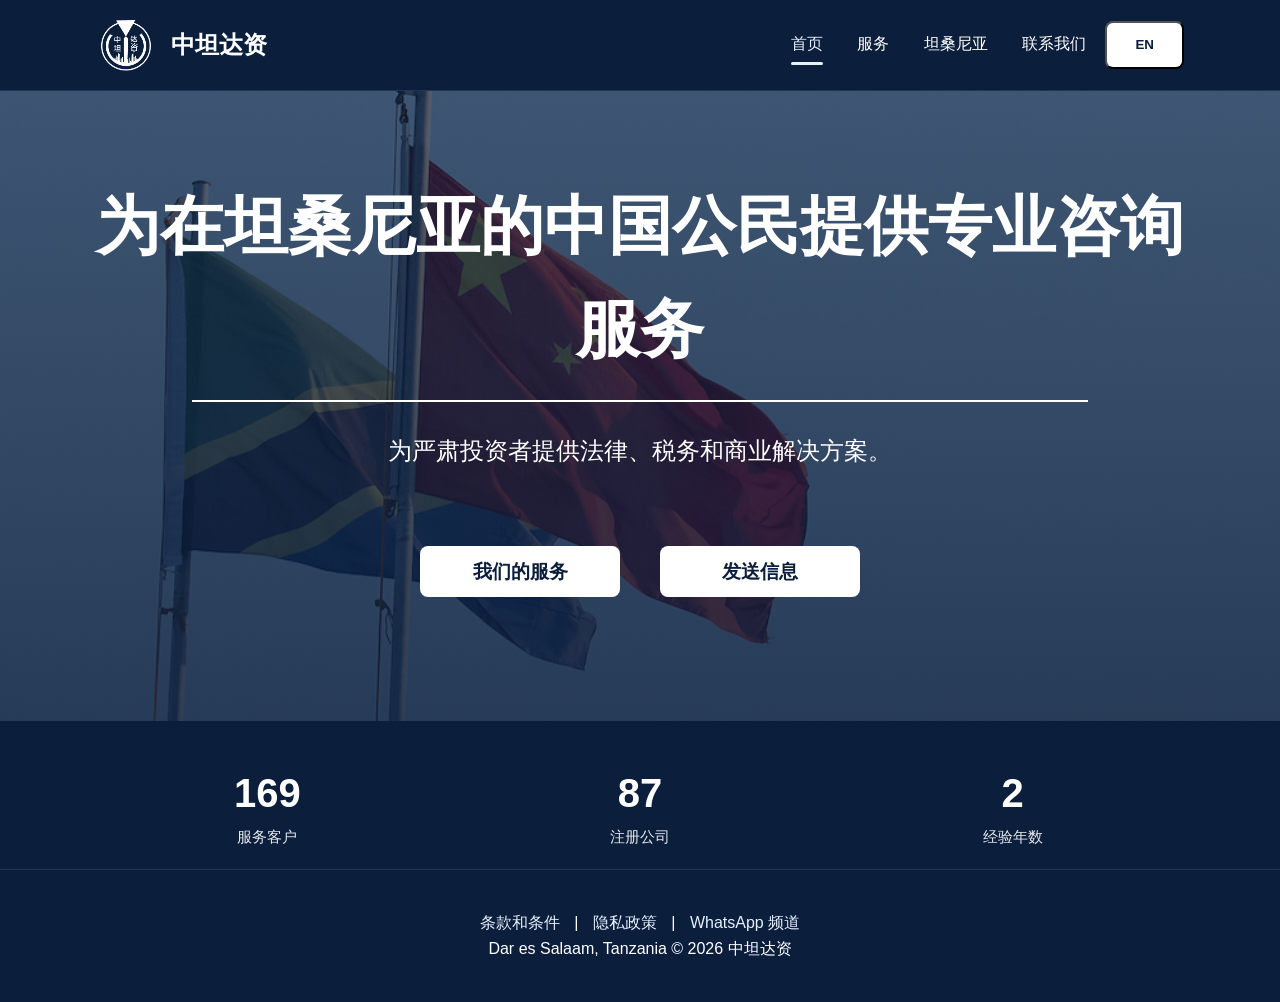
==== commit 052fdc6e: "..." ====
--- a/index.html
+++ b/index.html
@@ -9,22 +9,6 @@
   <link rel="stylesheet" href="https://cdnjs.cloudflare.com/ajax/libs/font-awesome/6.0.0/css/all.min.css">
   <link rel="icon" href="images/favicon.ico" type="image/x-icon">
   
-  <style>
-    /* Custom styles for the two-button arrangement on index */
-    .button-container {
-        display: flex;
-        justify-content: center;
-        gap: 40px;
-        padding-top: 75px;
-        background: transparent;
-    }
-    .btn-large {
-        min-width: 200px;
-        font-size: 1.2rem !important;
-        font-weight: bold;
-        text-transform: uppercase;
-    }
-  </style>
 </head>
 
 <body>
@@ -105,8 +89,9 @@
 
 <footer class="footer">
   <p>
-    <a href="#" onclick="openTerms()" data-en="Terms & Conditions" data-zh="条款和条件">Terms & Conditions</a> |
-    <a href="#" onclick="openPrivacy()" data-en="Privacy Policy" data-zh="隐私政策">Privacy Policy</a>
+    <a href="#" onclick="openTerms()" data-en="Terms & Conditions" data-zh="条款和条件"></a> |
+    <a href="#" onclick="openPrivacy()" data-en="Privacy Policy" data-zh="隐私政策"></a> |
+    <a href="https://whatsapp.com/channel/0029VbDK2m56LwHiyqwRqf0X" target="_blank" data-en="WhatsApp Channel" data-zh="WhatsApp 频道"></a>
   </p>
    <p>Dar es Salaam, Tanzania  ©️ 2026 中坦达资</p>
 </footer>
--- a/style.css
+++ b/style.css
@@ -95,7 +95,8 @@
     border-radius: 2px;
 }
 
-/* --- 3. HERO & SECTIONS --- */
+/*================================="HOME PAGE"=================================*/
+/*=============================================================================*/
 .hero {
     height: 70vh;
     background: linear-gradient(rgba(11,30,60,0.7), rgba(11,30,60,0.85)), 
@@ -189,6 +190,21 @@
     box-shadow: 0 5px 15px rgba(0,0,0,0.3);
 }
 
+ /* Custom styles for the two-button arrangement on index */
+    .button-container {
+        display: flex;
+        justify-content: center;
+        gap: 40px;
+        padding-top: 75px;
+        background: transparent;
+    }
+    .btn-large {
+        min-width: 200px;
+        font-size: 1.2rem !important;
+        font-weight: bold;
+        text-transform: uppercase;
+    }
+
 /* --- 7. TEAM & LEADERSHIP --- */
 .member-card {
     background: var(--navy);
@@ -409,7 +425,8 @@
     text-align: center;
 }
 
-.mobile-nav a { font-size: 1.5rem; }
+.mobile-nav a { font-size: 1.5rem;
+}
 
 @media (max-width: 768px) {
     nav { display: none; }
@@ -845,6 +862,227 @@
         grid-template-columns: 1fr;
     }
 }
+
+/*==================================CONTACT PAGE===================================*/
+/*=================================================================================*/
+    .two-column-layout {
+        display: flex;
+        gap: 30px;
+        align-items: stretch;
+    }
+
+    .form-box {
+        flex: 7;
+        background: rgba(255, 255, 255, 0.05);
+        backdrop-filter: blur(10px);
+        border: 1px solid rgba(255, 255, 255, 0.1);
+        padding: 40px;
+        border-radius: 20px;
+    }
+
+    .downloads-box {
+        flex: 3;
+        background: linear-gradient(145deg, var(--navy-light), var(--navy));
+        padding: 40px;
+        border-radius: 20px;
+        display: flex;
+        flex-direction: column;
+        justify-content: space-between;
+        border: 1px solid rgba(126, 188, 230, 0.2);
+    }
+
+    /* Fixed Textarea for better responsiveness */
+    textarea {
+        width: 100%;
+        min-height: 120px;
+        max-height: 120px;
+        resize: none;
+        background: rgba(11, 30, 60, 0.5) !important;
+        border: 1px solid rgba(255, 255, 255, 0.2) !important;
+        border-radius: 8px;
+        padding: 12px;
+        color: white;
+        margin-bottom: 20px;
+    }
+
+    /* Quick Contact Button Adjustment */
+    .quick-contact-btn {
+        width: 100%;
+        text-align: center;
+        text-decoration: none;
+        font-weight: 700;
+        border-radius: 12px;
+        background-color: var(--white);
+        color: var(--navy);
+        padding: 15px;
+        margin-top: 20px;
+        display: block;
+        transition: all 0.3s ease;
+        box-shadow: 0 4px 15px rgba(0,0,0,0.2);
+    }
+
+    .quick-contact-btn:hover {
+        background-color: var(--paleblue);
+        transform: scale(1.02);
+    }
+
+    .agree-box {
+        font-size: 0.8rem;
+        opacity: 0.7;
+        text-align: center;
+    }
+
+    /* Leadership Modernization */
+    .team-container {
+        display: flex;
+        justify-content: center;
+        gap: 40px;
+        flex-wrap: wrap;
+    }
+
+    .member-card {
+        background: rgba(255, 255, 255, 0.03);
+        border: 1px solid rgba(255, 255, 255, 0.1);
+        transition: all 0.4s ease;
+    }
+
+    .member-card:hover {
+        background: rgba(255, 255, 255, 0.07);
+        border-color: var(--paleblue);
+        transform: translateY(-10px);
+    }
+
+    @media (max-width: 900px) {
+        .two-column-layout { flex-direction: column; }
+        .form-box, .downloads-box { flex: none; width: 100%; }
+    }
+
+
+/*===================================SERVICES PAGE===================================*/
+/*===================================================================================*/
+    /* 1. RESTORE NORMAL SCROLLING */
+    body.services-page {
+        overflow-y: auto !important; /* Allow natural scrolling */
+        overflow-x: hidden;
+        background: var(--navy);
+    }
+
+    /* Remove the 'Frame' constraints that were causing the split/blank screen issues */
+    .page-frame {
+        width: 100%;
+        position: relative;
+    }
+
+    /* 2. SECTION SPACING */
+    .section {
+        padding: 80px 0;
+        min-height: auto; /* Sections take only the space they need */
+    }
+
+    .intro-text {
+        text-align: center;
+        max-width: 800px;
+        margin: 0 auto 40px auto;
+        font-size: 1.1rem;
+        line-height: 1.6;
+        color: var(--paleblue);
+    }
+
+    .services-grid {
+        display: grid;
+        grid-template-columns: repeat(auto-fit, minmax(260px, 1fr));
+        gap: 30px;
+        padding-top: 20px;
+        margin-top: 10px;
+    }
+
+    .services-grid .card {
+        min-height: 340px;
+        padding: 36px;
+        background: linear-gradient(180deg, rgba(18,58,111,0.95), rgba(11,30,60,0.90));
+        border: 1px solid rgba(255,255,255,0.12);
+        box-shadow: 0 24px 60px rgba(0, 0, 0, 0.18);
+        transition: transform 0.3s ease, border-color 0.3s ease;
+    }
+
+    .services-grid .card:hover {
+        transform: translateY(-8px);
+        border-color: rgba(230,240,255,0.4);
+    }
+
+    /* Combined Section Styles */
+    .combined-section {
+        background: linear-gradient(180deg, rgba(11,30,60,0.96), rgba(18,58,111,0.98));
+        padding: 100px 0;
+    }
+
+    .combined-container {
+        display: grid;
+        grid-template-columns: 1fr 1fr;
+        gap: 60px;
+        max-width: 1200px;
+        margin: auto;
+    }
+
+    .why-choose-us {
+        padding: 35px;
+        background: var(--navy);
+        border-radius: 20px;
+        border: 1px solid rgba(255,255,255,0.12);
+    }
+
+    .why-list { list-style: none; padding: 0; }
+    .why-list li {
+        display: flex;
+        align-items: center;
+        margin-bottom: 20px;
+        padding: 15px;
+        background: rgba(255,255,255,0.03);
+        border-radius: 12px;
+        border-left: 4px solid var(--paleblue);
+    }
+
+    .testimonial-card {
+        background: var(--navy);
+        border-radius: 20px;
+        padding: 30px;
+        border: 1px solid rgba(255,255,255,0.12);
+        margin-bottom: 40px;
+    }
+
+    .partners-row {
+        display: flex;
+        justify-content: center;
+        align-items: center;
+        gap: 20px;
+        margin-top: 30px;
+    }
+
+    .partners-grid { display: flex; gap: 20px; }
+    .partner-card img { width: 60px; height: auto; opacity: 0.8; }
+
+    @media (max-width: 900px) {
+        .combined-container { grid-template-columns: 1fr; }
+    }
+
+
+/*====================================TANZANIA PAGE===================================*/
+/*====================================================================================*/
+    /* Custom styles for the two-button arrangement on index */
+    .button-container {
+        display: flex;
+        justify-content: center;
+        gap: 40px;
+        padding-top: 75px;
+        background: transparent;
+    }
+    .btn-large {
+        min-width: 200px;
+        font-size: 1.2rem !important;
+        font-weight: bold;
+        text-transform: uppercase;
+    }
+
 /* ==========================================================================
    MASTER MOBILE CONTROLLER (index.html)
    ========================================================================== */
@@ -989,4 +1227,59 @@
     .container {
         padding: 0 15px !important;
     }
-}+}
+/* 1. THE STATIC STATE (Before Hover) */
+.contact-item {
+    background-color: var(--navy-light, #123a6f); /* Professional dark blue */
+    border: 1px solid var(--paleblue, #7ebce6); /* Subtle pale blue border */
+    padding: 25px;
+    border-radius: 15px;
+    text-align: center;
+    transition: all 0.4s cubic-bezier(0.175, 0.885, 0.32, 1.275); /* Smooth pop effect */
+    cursor: pointer;
+    display: flex;
+    flex-direction: column;
+    align-items: center;
+    text-decoration: none; /* Removes link underline */
+    color: var(--white, #ffffff);
+}
+
+/* Icon Container Styling */
+.contact-icon {
+    font-size: 2rem;
+    color: var(--paleblue, #7ebce6);
+    margin-bottom: 15px;
+    transition: transform 0.3s ease;
+}
+
+.contact-item h4 {
+    margin: 10px 0 5px;
+    font-size: 1.2rem;
+    color: var(--white);
+}
+
+.contact-item p {
+    font-size: 0.9rem;
+    opacity: 0.8;
+    margin: 0;
+}
+
+/* 2. THE HOVER STATE (During Hover) */
+.contact-item:hover {
+    background-color: var(--paleblue, #7ebce6); /* Flips to pale blue */
+    transform: translateY(-8px); /* Card lifts up */
+    box-shadow: 0 12px 24px rgba(0, 0, 0, 0.3);
+    border-color: var(--white);
+}
+
+/* Change text and icon colors on hover for contrast */
+.contact-item:hover h4,
+.contact-item:hover p,
+.contact-item:hover .contact-icon {
+    color: var(--navy, #0b1e3c); /* Text turns dark for readability on light blue */
+}
+
+.contact-item:hover .contact-icon {
+    transform: scale(1.2); /* Icon grows slightly */
+}
+
